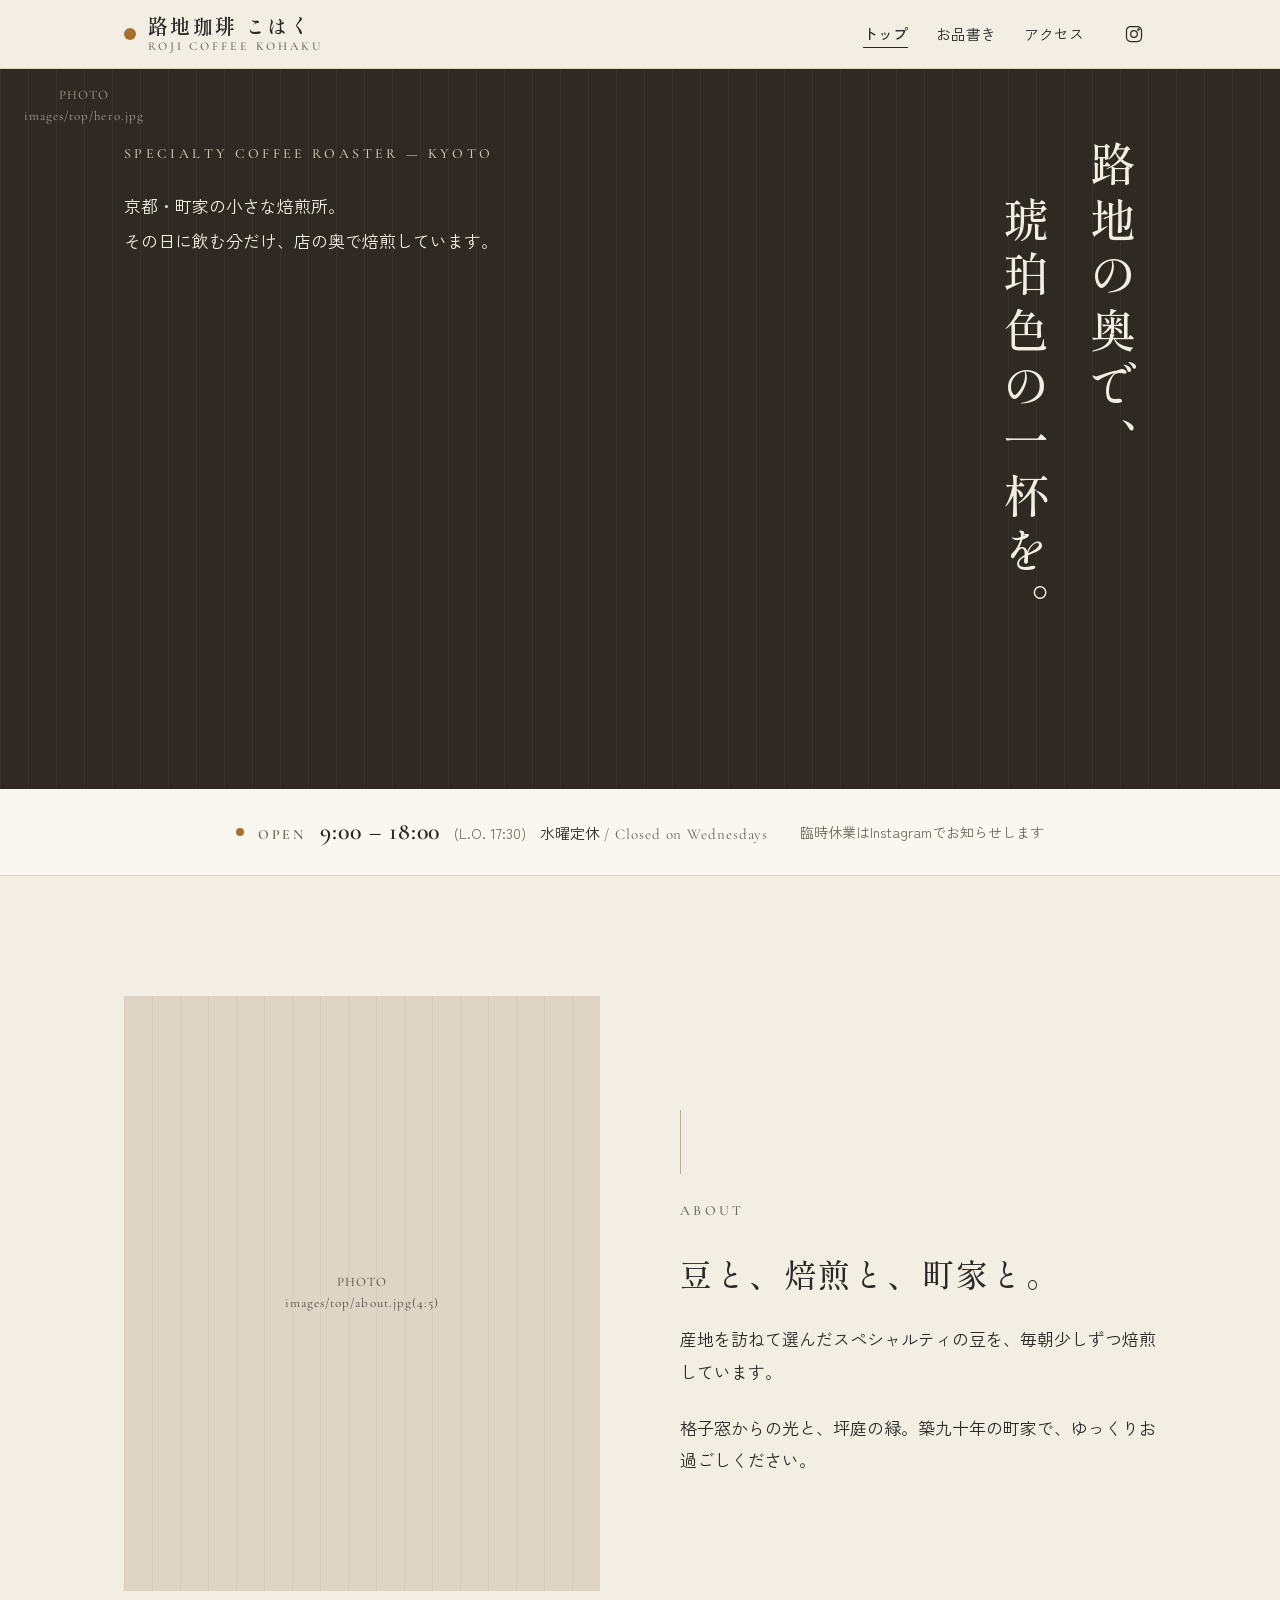
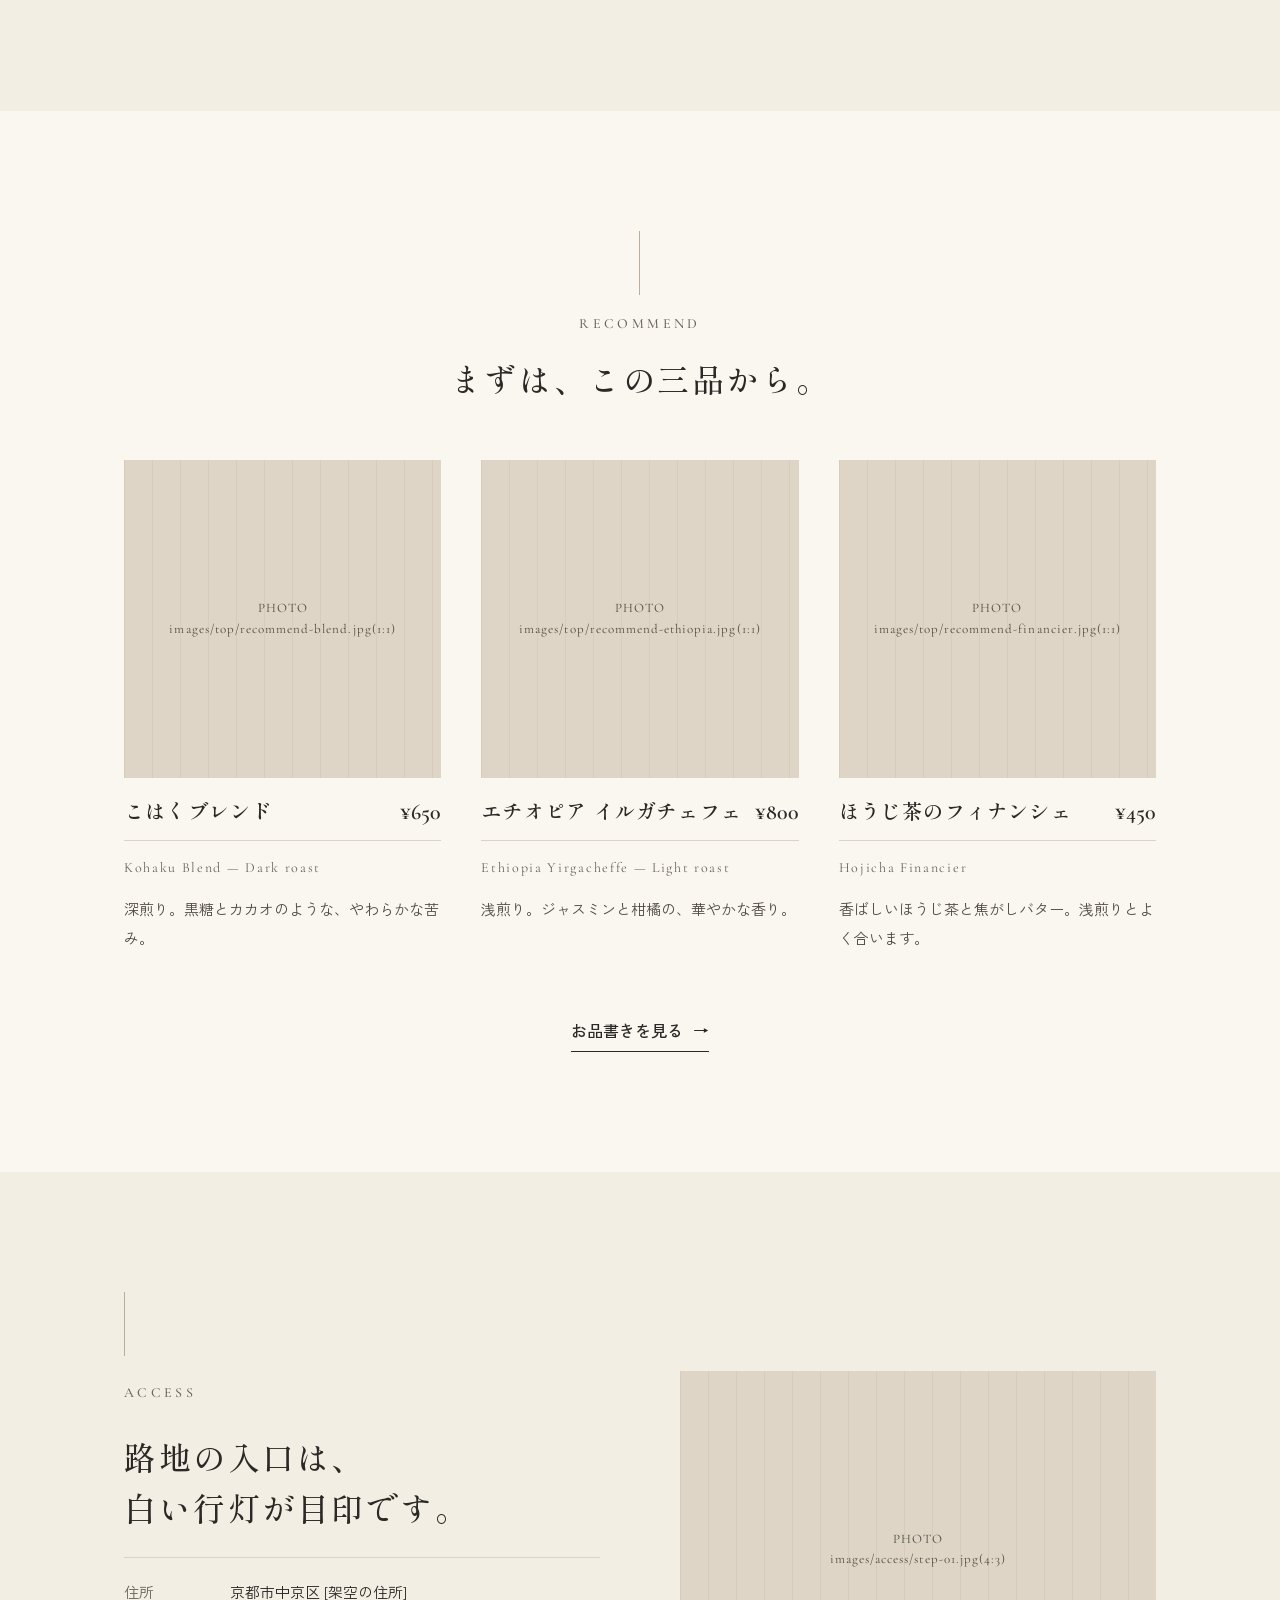
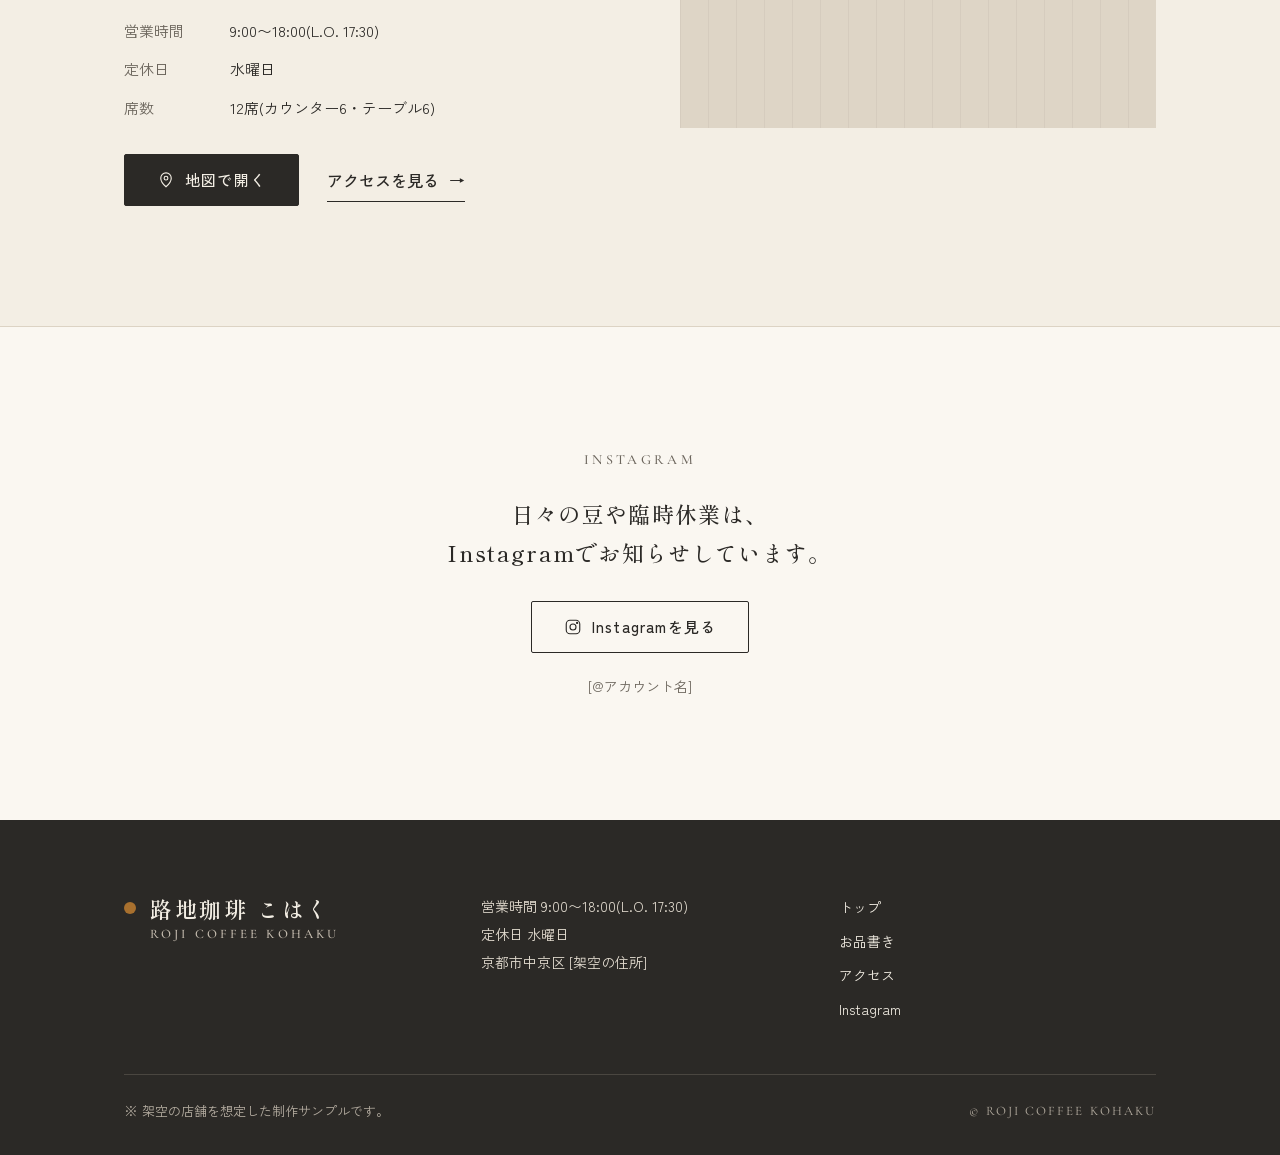
==== index.html @ 71f00ea3 "路地珈琲 こはく のサイトを作成(トップ・お品書き・アクセス) - HTML/CSS/JSのみで3ページ構成を実装 - デザイン要件の配色・書体・アニメーションを反映 - 画像は images/ に指" ====
<!doctype html>
<html lang="ja">
<head>
  <meta charset="utf-8">
  <meta name="viewport" content="width=device-width, initial-scale=1, viewport-fit=cover">
  <title>路地珈琲 こはく|京都・町家の自家焙煎コーヒー</title>
  <meta name="description" content="京都・路地裏の町家にある自家焙煎のスペシャルティコーヒー店「路地珈琲 こはく」。営業時間 9:00〜18:00、水曜定休。Open 9:00–18:00, closed on Wednesdays.">
  <meta property="og:title" content="路地珈琲 こはく|ROJI COFFEE KOHAKU">
  <meta property="og:description" content="路地の奥で、琥珀色の一杯を。京都・町家の小さな焙煎所です。">
  <meta property="og:type" content="website">
  <meta property="og:image" content="images/top/hero.jpg">
  <link rel="icon" href="favicon.svg" type="image/svg+xml">
  <link rel="preconnect" href="https://fonts.googleapis.com">
  <link rel="preconnect" href="https://fonts.gstatic.com" crossorigin>
  <link rel="stylesheet" href="https://fonts.googleapis.com/css2?family=Cormorant+Garamond:wght@500;600&family=Shippori+Mincho:wght@500;600&family=Zen+Kaku+Gothic+New:wght@400;500&display=swap">
  <link rel="stylesheet" href="css/style.css">
  <script>document.documentElement.classList.add("js");</script>
  <script src="js/main.js" defer></script>
</head>
<body>
  <a class="skip-link" href="#main">本文へ移動</a>

  <!-- ヘッダー -->
  <header class="site-header">
    <div class="container site-header__inner">
      <a class="logo" href="index.html">
        <span class="logo__dot logo__dot--lit" aria-hidden="true"></span>
        <span class="logo__text">
          <span class="logo__ja">路地珈琲 こはく</span>
          <span class="logo__en">ROJI COFFEE KOHAKU</span>
        </span>
      </a>
      <nav class="global-nav" aria-label="メインメニュー">
        <a class="global-nav__link" href="index.html" aria-current="page">トップ</a>
        <a class="global-nav__link" href="menu/index.html">お品書き</a>
        <a class="global-nav__link" href="access/index.html">アクセス</a>
        <!-- InstagramのURLはアカウント決定後に差し替え -->
        <a class="global-nav__icon" href="https://www.instagram.com/" target="_blank" rel="noopener" aria-label="Instagram(新しいタブで開きます)">
          <svg width="20" height="20" viewBox="0 0 24 24" fill="none" stroke="currentColor" stroke-width="1.5" aria-hidden="true"><rect x="3" y="3" width="18" height="18" rx="5"/><circle cx="12" cy="12" r="4"/><circle cx="17.5" cy="6.5" r="0.8" fill="currentColor"/></svg>
        </a>
      </nav>
    </div>
  </header>

  <main id="main">
    <!-- 1. ファーストビュー -->
    <section class="hero" data-cta-trigger>
      <div class="hero__media" data-placeholder="images/top/hero.jpg">
        <img src="images/top/hero.jpg" alt="" width="1920" height="1280" fetchpriority="high">
      </div>
      <div class="hero__shade" aria-hidden="true"></div>
      <div class="hero__steam" aria-hidden="true"></div>

      <div class="container hero__inner">
        <div class="hero__body">
          <p class="en-label hero__label">Specialty Coffee Roaster — Kyoto</p>
          <p class="hero__sub">京都・町家の小さな焙煎所。<br>その日に飲む分だけ、店の奥で焙煎しています。</p>
        </div>
        <h1 class="hero__catch" aria-label="路地の奥で、琥珀色の一杯を。">
          <span class="hero__catch-line" aria-hidden="true"><span class="hero__char" style="--i:0">路</span><span class="hero__char" style="--i:1">地</span><span class="hero__char" style="--i:2">の</span><span class="hero__char" style="--i:3">奥</span><span class="hero__char" style="--i:4">で</span><span class="hero__char" style="--i:5">、</span></span>
          <span class="hero__catch-line" aria-hidden="true"><span class="hero__char" style="--i:6">琥</span><span class="hero__char" style="--i:7">珀</span><span class="hero__char" style="--i:8">色</span><span class="hero__char" style="--i:9">の</span><span class="hero__char" style="--i:10">一</span><span class="hero__char" style="--i:11">杯</span><span class="hero__char" style="--i:12">を</span><span class="hero__char" style="--i:13">。</span></span>
        </h1>
      </div>
    </section>

    <!-- 2. 営業時間 -->
    <section class="hours-band hours-band--intro" aria-label="営業時間">
      <div class="container hours-band__inner">
        <p class="hours-band__main">
          <span class="hours-band__dot" aria-hidden="true"></span>
          <span class="hours-band__open">OPEN</span>
          <span class="hours-band__time">9:00 – 18:00</span>
          <span class="hours-band__lo">(L.O. 17:30)</span>
          <span class="hours-band__closed">水曜定休 <span class="en">/ Closed on Wednesdays</span></span>
        </p>
        <p class="hours-band__note">臨時休業はInstagramでお知らせします</p>
      </div>
    </section>

    <!-- 3. ごあいさつ -->
    <section class="section">
      <div class="container split">
        <div class="photo photo--4x5" data-reveal="photo" data-placeholder="images/top/about.jpg(4:5)">
          <img src="images/top/about.jpg" alt="店の奥の小型焙煎機と、焙煎したての豆" width="800" height="1000" loading="lazy">
        </div>
        <div class="section-head" data-reveal style="--delay: 200ms">
          <span class="lattice-line" data-reveal="line" aria-hidden="true"></span>
          <p class="en-label">About</p>
          <h2 class="heading">豆と、焙煎と、町家と。</h2>
          <p class="lead">産地を訪ねて選んだスペシャルティの豆を、毎朝少しずつ焙煎しています。</p>
          <p class="lead">格子窓からの光と、坪庭の緑。築九十年の町家で、ゆっくりお過ごしください。</p>
        </div>
      </div>
    </section>

    <!-- 4. おすすめ -->
    <section class="section section--light">
      <div class="container recommend">
        <div class="section-head section-head--center">
          <span class="lattice-line" data-reveal="line" aria-hidden="true"></span>
          <p class="en-label">Recommend</p>
          <h2 class="heading">まずは、この三品から。</h2>
        </div>

        <ul class="recommend__list">
          <li class="item-card" data-reveal>
            <div class="photo photo--1x1" data-placeholder="images/top/recommend-blend.jpg(1:1)">
              <img src="images/top/recommend-blend.jpg" alt="白い器に注いだこはくブレンド" width="600" height="600" loading="lazy">
            </div>
            <div class="item-card__head">
              <h3 class="item-card__name">こはくブレンド</h3>
              <span class="price">¥650</span>
            </div>
            <p class="item-card__en">Kohaku Blend — Dark roast</p>
            <p class="item-card__text">深煎り。黒糖とカカオのような、やわらかな苦み。</p>
          </li>
          <li class="item-card" data-reveal style="--delay: 120ms">
            <div class="photo photo--1x1" data-placeholder="images/top/recommend-ethiopia.jpg(1:1)">
              <img src="images/top/recommend-ethiopia.jpg" alt="ハンドドリップで淹れる浅煎りと豆の袋" width="600" height="600" loading="lazy">
            </div>
            <div class="item-card__head">
              <h3 class="item-card__name">エチオピア イルガチェフェ</h3>
              <span class="price">¥800</span>
            </div>
            <p class="item-card__en">Ethiopia Yirgacheffe — Light roast</p>
            <p class="item-card__text">浅煎り。ジャスミンと柑橘の、華やかな香り。</p>
          </li>
          <li class="item-card" data-reveal style="--delay: 240ms">
            <div class="photo photo--1x1" data-placeholder="images/top/recommend-financier.jpg(1:1)">
              <img src="images/top/recommend-financier.jpg" alt="木の皿にのったほうじ茶のフィナンシェ" width="600" height="600" loading="lazy">
            </div>
            <div class="item-card__head">
              <h3 class="item-card__name">ほうじ茶のフィナンシェ</h3>
              <span class="price">¥450</span>
            </div>
            <p class="item-card__en">Hojicha Financier</p>
            <p class="item-card__text">香ばしいほうじ茶と焦がしバター。浅煎りとよく合います。</p>
          </li>
        </ul>

        <a class="text-link" href="menu/index.html">お品書きを見る <span class="text-link__arrow" aria-hidden="true">→</span></a>
      </div>
    </section>

    <!-- 5. アクセス -->
    <section class="section">
      <div class="container split">
        <div class="section-head" data-reveal style="--delay: 300ms">
          <span class="lattice-line" data-reveal="line" aria-hidden="true"></span>
          <p class="en-label">Access</p>
          <h2 class="heading">路地の入口は、<br>白い行灯が目印です。</h2>
          <dl class="info-list">
            <dt>住所</dt><dd>京都市中京区 [架空の住所]</dd>
            <dt>営業時間</dt><dd>9:00〜18:00(L.O. 17:30)</dd>
            <dt>定休日</dt><dd>水曜日</dd>
            <dt>席数</dt><dd>12席(カウンター6・テーブル6)</dd>
          </dl>
          <div class="actions">
            <a class="btn" href="https://www.google.com/maps/search/?api=1&amp;query=%E4%BA%AC%E9%83%BD%E5%B8%82%E4%B8%AD%E4%BA%AC%E5%8C%BA" target="_blank" rel="noopener">
              <svg width="18" height="18" viewBox="0 0 24 24" fill="none" stroke="currentColor" stroke-width="1.5" aria-hidden="true"><path d="M12 21s-7-6.2-7-11.5A7 7 0 0 1 19 9.5C19 14.8 12 21 12 21z"/><circle cx="12" cy="9.5" r="2.5"/></svg>
              地図で開く
            </a>
            <a class="text-link" href="access/index.html">アクセスを見る <span class="text-link__arrow" aria-hidden="true">→</span></a>
          </div>
        </div>
        <div class="photo photo--4x3" data-reveal="photo" data-placeholder="images/access/step-01.jpg(4:3)">
          <img src="images/access/step-01.jpg" alt="通り沿いに立つ白い行灯と、細い路地の入口" width="800" height="600" loading="lazy">
        </div>
      </div>
    </section>

    <!-- 6. Instagram -->
    <section class="section section--light section--border-top" id="instagram">
      <div class="container container--narrow instagram" data-reveal>
        <p class="en-label">Instagram</p>
        <p class="instagram__text">日々の豆や臨時休業は、<br>Instagramでお知らせしています。</p>
        <a class="btn btn--outline" href="https://www.instagram.com/" target="_blank" rel="noopener">
          <svg width="18" height="18" viewBox="0 0 24 24" fill="none" stroke="currentColor" stroke-width="1.5" aria-hidden="true"><rect x="3" y="3" width="18" height="18" rx="5"/><circle cx="12" cy="12" r="4"/><circle cx="17.5" cy="6.5" r="0.8" fill="currentColor"/></svg>
          Instagramを見る
        </a>
        <p class="instagram__account">[@アカウント名]</p>
      </div>
    </section>
  </main>

  <!-- フッター -->
  <footer class="site-footer">
    <div class="container site-footer__inner">
      <div class="site-footer__grid">
        <div class="site-footer__logo">
          <span class="logo__dot" aria-hidden="true"></span>
          <span class="logo__text">
            <span class="logo__ja">路地珈琲 こはく</span>
            <span class="logo__en">ROJI COFFEE KOHAKU</span>
          </span>
        </div>
        <div class="site-footer__info">
          <p>営業時間 9:00〜18:00(L.O. 17:30)</p>
          <p>定休日 水曜日</p>
          <p>京都市中京区 [架空の住所]</p>
        </div>
        <nav class="site-footer__nav" aria-label="フッターメニュー">
          <a href="index.html">トップ</a>
          <a href="menu/index.html">お品書き</a>
          <a href="access/index.html">アクセス</a>
          <a href="https://www.instagram.com/" target="_blank" rel="noopener">Instagram</a>
        </nav>
      </div>
      <div class="site-footer__bottom">
        <p>※ 架空の店舗を想定した制作サンプルです。</p>
        <p class="site-footer__copy">© ROJI COFFEE KOHAKU</p>
      </div>
    </div>
  </footer>

  <!-- スマホの固定ボタン -->
  <nav class="fixed-cta" aria-label="クイックリンク">
    <a href="https://www.google.com/maps/search/?api=1&amp;query=%E4%BA%AC%E9%83%BD%E5%B8%82%E4%B8%AD%E4%BA%AC%E5%8C%BA" target="_blank" rel="noopener">
      <svg width="18" height="18" viewBox="0 0 24 24" fill="none" stroke="currentColor" stroke-width="1.5" aria-hidden="true"><path d="M12 21s-7-6.2-7-11.5A7 7 0 0 1 19 9.5C19 14.8 12 21 12 21z"/><circle cx="12" cy="9.5" r="2.5"/></svg>
      地図で開く
    </a>
    <a href="https://www.instagram.com/" target="_blank" rel="noopener">
      <svg width="18" height="18" viewBox="0 0 24 24" fill="none" stroke="currentColor" stroke-width="1.5" aria-hidden="true"><rect x="3" y="3" width="18" height="18" rx="5"/><circle cx="12" cy="12" r="4"/><circle cx="17.5" cy="6.5" r="0.8" fill="currentColor"/></svg>
      Instagram
    </a>
  </nav>
</body>
</html>
---- css/style.css ----
/* ==========================================================
   路地珈琲 こはく — 共通スタイル
   テーマ:路地の奥の、静かな琥珀色
   ========================================================== */

/* ---------- デザイントークン ---------- */
:root {
  /* 配色 */
  --base: #f3eee4;        /* 生成り:基本の背景 */
  --base-light: #faf7f1;  /* 和紙:カード・交互背景 */
  --ink: #2b2926;         /* 墨:本文・見出し・フッター背景 */
  --ink-sub: #6b655c;     /* 薄墨:補足・英字ラベル */
  --ink-body: #4f4a43;    /* 説明文 */
  --ink-hover: #45413b;   /* ボタンのホバー */
  --amber: #a8702e;       /* 琥珀:1画面1か所まで */
  --amber-deep: #8a5a22;  /* リンクのホバー(文字色用に濃くしたもの) */
  --line: #dcd3c4;        /* 砂:区切り線 */
  --line-strong: #b9ae9c; /* 格子の線 */
  --photo-bg: #d9cfbf;    /* 写真が入るまでの背景 */
  --hero-bg: #3a332c;

  /* 書体 */
  --font-mincho: "Shippori Mincho", "Hiragino Mincho ProN", "Yu Mincho", serif;
  --font-gothic: "Zen Kaku Gothic New", "Hiragino Sans", "Yu Gothic", sans-serif;
  --font-en: "Cormorant Garamond", "Times New Roman", serif;

  /* 動き */
  --motion-soft: 300ms;
  --motion-base: 800ms;
  --motion-slow: 1200ms;
  --motion-hero: 2000ms;
  --ease-soft: cubic-bezier(0.33, 1, 0.68, 1);
  --ease-steam: cubic-bezier(0.45, 0, 0.55, 1);
  --rise: 12px;
  --stagger: 120ms;

  /* レイアウト */
  --container: 1080px;
  --gutter: 24px;
  --cta-height: 56px;
}

/* ---------- リセット・ベース ---------- */
*,
*::before,
*::after {
  box-sizing: border-box;
}

html {
  -webkit-text-size-adjust: 100%;
}

body {
  margin: 0;
  background: var(--base);
  color: var(--ink);
  font-family: var(--font-gothic);
  font-size: 16px;
  line-height: 1.9;
  -webkit-font-smoothing: antialiased;
}

img {
  display: block;
  max-width: 100%;
}

a {
  color: var(--ink);
  transition: color var(--motion-soft) var(--ease-soft);
}

a:hover {
  color: var(--amber-deep);
}

h1, h2, h3, p, ul, ol, dl, dd {
  margin: 0;
}

.sr-only {
  position: absolute;
  width: 1px;
  height: 1px;
  overflow: hidden;
  clip: rect(0 0 0 0);
  white-space: nowrap;
}

.skip-link {
  position: absolute;
  left: 8px;
  top: -100px;
  z-index: 100;
  padding: 8px 16px;
  background: var(--ink);
  color: var(--base);
}

.skip-link:focus {
  top: 8px;
  color: var(--base);
}

:focus-visible {
  outline: 2px solid var(--amber-deep);
  outline-offset: 3px;
}

/* ---------- レイアウト ---------- */
.container {
  max-width: var(--container);
  margin: 0 auto;
  padding-inline: var(--gutter);
}

.container--narrow {
  max-width: 760px;
}

.container--mid {
  max-width: 860px;
}

.section {
  padding-block: clamp(96px, 12vw, 120px);
}

.section--light {
  background: var(--base-light);
}

.section--border-top {
  border-top: 1px solid var(--line);
}

/* 見出しと中身を縦に積む */
.stack {
  display: flex;
  flex-direction: column;
  gap: 56px;
}

/* 写真と文章の2カラム(スマホは縦積み) */
.split {
  display: grid;
  grid-template-columns: repeat(auto-fit, minmax(min(100%, 380px), 1fr));
  gap: 56px 80px;
  align-items: center;
}

/* ---------- 文字の部品 ---------- */
.en-label {
  font-family: var(--font-en);
  font-size: 14px;
  font-weight: 500;
  letter-spacing: 0.24em;
  text-transform: uppercase;
  color: var(--ink-sub);
}

.heading {
  font-family: var(--font-mincho);
  font-size: clamp(26px, 6.4vw, 32px);
  font-weight: 500;
  line-height: 1.6;
  letter-spacing: 0.08em;
}

.lead {
  font-size: 17px;
}

.section-head {
  display: flex;
  flex-direction: column;
  gap: 24px;
}

.section-head--center {
  align-items: center;
  gap: 16px;
  text-align: center;
}

/* 英語併記(本文の中で添える英字) */
.en {
  font-family: var(--font-en);
  letter-spacing: 0.06em;
  color: var(--ink-sub);
}

/* ---------- 格子の線(縦の細い線) ---------- */
.lattice-line {
  display: block;
  width: 1px;
  height: 64px;
  background: var(--line-strong);
  transform-origin: top;
}

/* ---------- 暖簾の3分割線 ---------- */
.noren {
  display: flex;
  gap: 8px;
  padding-top: 12px;
}

.noren span {
  display: block;
  width: 56px;
  height: 1px;
  background: var(--line-strong);
}

/* ---------- ボタン・リンク ---------- */
.btn {
  display: inline-flex;
  align-items: center;
  justify-content: center;
  gap: 10px;
  height: 52px;
  padding: 0 32px;
  border: 1px solid var(--ink);
  border-radius: 2px;
  background: var(--ink);
  color: var(--base);
  font-size: 15px;
  font-weight: 500;
  letter-spacing: 0.08em;
  text-decoration: none;
  transition:
    background-color var(--motion-base) var(--ease-soft),
    color var(--motion-base) var(--ease-soft),
    transform var(--motion-base) var(--ease-soft);
}

.btn:hover {
  color: var(--base);
}

.btn--outline {
  background: transparent;
  color: var(--ink);
}

.btn--wide {
  display: flex;
  width: 100%;
  height: 56px;
  padding: 0 16px;
  font-size: 16px;
  white-space: nowrap;
}

.btn__en {
  font-family: var(--font-en);
  font-size: 15px;
  letter-spacing: 0.1em;
  opacity: 0.85;
}

.btn svg {
  flex-shrink: 0;
}

.text-link {
  display: inline-flex;
  align-items: center;
  gap: 10px;
  min-height: 44px;
  border-bottom: 1px solid currentColor;
  font-size: 16px;
  font-weight: 500;
  text-decoration: none;
}

.text-link__arrow {
  display: inline-block;
  transition: transform var(--motion-base) var(--ease-soft);
}

.text-link:active {
  color: var(--amber-deep);
}

.btn:active {
  transform: scale(0.98);
}

/* ---------- 写真枠 ---------- */
.photo {
  position: relative;
  overflow: hidden;
  background-color: var(--photo-bg);
}

.photo img {
  width: 100%;
  height: 100%;
  object-fit: cover;
}

/* 写真の上に重ねる薄い生成りの膜(ホバーで消える) */
.photo::after {
  content: "";
  position: absolute;
  inset: 0;
  background: rgba(250, 247, 241, 0.14);
  transition: opacity var(--motion-base) var(--ease-soft);
  pointer-events: none;
}

.photo--4x5 { aspect-ratio: 4 / 5; }
.photo--4x3 { aspect-ratio: 4 / 3; }
.photo--1x1 { aspect-ratio: 1 / 1; }
.photo--wide { aspect-ratio: 16 / 7; }

/* 画像がまだ無いときの仮表示(JSが .is-missing を付ける) */
[data-placeholder].is-missing {
  background-image: repeating-linear-gradient(90deg, rgba(43, 41, 38, 0.06) 0 1px, transparent 1px 28px);
}

[data-placeholder].is-missing img {
  visibility: hidden;
}

[data-placeholder].is-missing::before {
  content: "PHOTO\A" attr(data-placeholder);
  white-space: pre;
  position: absolute;
  inset: 0;
  display: flex;
  align-items: center;
  justify-content: center;
  padding: 16px;
  text-align: center;
  font-family: var(--font-en);
  font-size: 13px;
  letter-spacing: 0.08em;
  line-height: 1.6;
  word-break: break-all;
  color: var(--ink-body);
  z-index: 1;
}

/* ---------- ヘッダー ---------- */
.site-header {
  position: relative;
  z-index: 10;
  background: var(--base);
  border-bottom: 1px solid var(--line);
}

.site-header__inner {
  display: flex;
  flex-wrap: wrap;
  align-items: center;
  justify-content: space-between;
  gap: 4px 32px;
  padding-block: 12px;
}

.logo {
  display: flex;
  align-items: center;
  gap: 12px;
  min-height: 44px;
  text-decoration: none;
  color: var(--ink);
}

.logo:hover {
  color: var(--ink);
}

.logo__dot {
  display: block;
  flex-shrink: 0;
  width: 12px;
  height: 12px;
  border-radius: 50%;
  background: var(--amber);
}

.logo__text {
  display: flex;
  flex-direction: column;
  line-height: 1.3;
}

.logo__ja {
  font-family: var(--font-mincho);
  font-size: 20px;
  font-weight: 600;
  letter-spacing: 0.12em;
}

.logo__en {
  font-family: var(--font-en);
  font-size: 12px;
  font-weight: 500;
  letter-spacing: 0.24em;
  color: var(--ink-sub);
}

.global-nav {
  display: flex;
  align-items: center;
  gap: 4px 28px;
}

.global-nav__link {
  position: relative;
  display: flex;
  align-items: center;
  min-height: 44px;
  font-size: 15px;
  text-decoration: none;
  color: var(--ink);
}

.global-nav__link:hover {
  color: var(--ink);
}

/* 下線が中央から左右へ伸びる */
.global-nav__link::after {
  content: "";
  position: absolute;
  left: 0;
  right: 0;
  bottom: 8px;
  height: 1px;
  background: var(--ink);
  transform: scaleX(0);
  transition: transform var(--motion-base) var(--ease-soft);
}

.global-nav__link[aria-current="page"] {
  font-weight: 500;
}

.global-nav__link[aria-current="page"]::after {
  transform: scaleX(1);
}

.global-nav__icon {
  display: flex;
  align-items: center;
  justify-content: center;
  width: 44px;
  height: 44px;
}

/* スマホ:ナビは2段目に横並び。固定するのはPCのみ */
@media (max-width: 767px) {
  .global-nav {
    width: 100%;
    justify-content: space-between;
    gap: 4px 12px;
    border-top: 1px solid var(--line);
  }

  .global-nav__icon {
    margin-right: -12px;
  }
}

@media (min-width: 768px) {
  .site-header {
    position: sticky;
    top: 0;
  }
}

/* ---------- トップ:ファーストビュー ---------- */
.hero {
  position: relative;
  overflow: hidden;
  background: var(--hero-bg);
  color: var(--base);
}

.hero__media {
  position: absolute;
  inset: 0;
}

.hero__media img {
  width: 100%;
  height: 100%;
  object-fit: cover;
  animation: hero-photo var(--motion-hero) var(--ease-soft) both;
}

.hero__media.is-missing::before {
  align-items: flex-start;
  justify-content: flex-start;
  padding: 16px var(--gutter);
  color: rgba(243, 238, 228, 0.6);
}

.hero__media.is-missing {
  background-image: repeating-linear-gradient(90deg, rgba(243, 238, 228, 0.07) 0 1px, transparent 1px 28px);
}

.hero__shade {
  position: absolute;
  inset: 0;
  background: rgba(28, 24, 20, 0.38);
}

/* 湯気の光:一度だけ立ちのぼって消える */
.hero__steam {
  position: absolute;
  left: 0;
  right: 0;
  bottom: 0;
  height: 70%;
  opacity: 0;
  background: linear-gradient(to top, rgba(243, 238, 228, 0), rgba(243, 238, 228, 0.22) 45%, rgba(243, 238, 228, 0));
  animation: hero-steam 1600ms var(--ease-steam) 300ms both;
  pointer-events: none;
}

.hero__inner {
  position: relative;
  display: flex;
  flex-wrap: wrap-reverse;
  justify-content: space-between;
  align-items: flex-end;
  gap: 48px;
  min-height: clamp(560px, 82svh, 720px);
  padding-top: 72px;
  padding-bottom: 72px;
}

.hero__body {
  display: flex;
  flex-direction: column;
  gap: 20px;
  max-width: 440px;
  animation: rise 1000ms var(--ease-soft) 1400ms both;
}

.hero__label {
  color: #cfc6b8;
}

.hero__sub {
  font-size: 17px;
  line-height: 2.1;
}

.hero__catch {
  margin-left: auto;
  writing-mode: vertical-rl;
  font-family: var(--font-mincho);
  font-size: clamp(34px, 9vw, 46px);
  font-weight: 500;
  line-height: 1.9;
  letter-spacing: 0.2em;
}

.hero__catch-line {
  display: block;
}

.hero__catch-line + .hero__catch-line {
  padding-top: 1.2em;
}

/* 一文字ずつ、ぼかしが晴れるように */
.hero__char {
  display: inline-block;
  animation: char-in 1000ms var(--ease-soft) both;
  animation-delay: calc(600ms + var(--i) * 80ms);
}

/* スマホ:開いてすぐ営業時間の帯が見えるよう、高さを抑える */
@media (max-width: 599px) {
  .hero__inner {
    min-height: 0;
    gap: 32px;
    padding-top: 48px;
    padding-bottom: 40px;
  }

  .hero__label {
    font-size: 12px;
    letter-spacing: 0.16em;
  }

  .hero__sub {
    font-size: 16px;
    line-height: 2;
  }
}

/* ロゴの琥珀の丸:灯りがともるように */
.logo__dot--lit {
  animation: dot-in var(--motion-base) var(--ease-soft) 1800ms both;
}

/* ---------- トップ:営業時間の帯 ---------- */
.hours-band {
  background: var(--base-light);
  border-bottom: 1px solid var(--line);
}

.hours-band--intro {
  animation: fade-in var(--motion-base) var(--ease-soft) 2200ms both;
}

.hours-band__inner {
  display: flex;
  flex-wrap: wrap;
  align-items: center;
  justify-content: center;
  gap: 4px 32px;
  padding-block: 20px;
}

.hours-band__main {
  display: flex;
  flex-wrap: wrap;
  align-items: baseline;
  justify-content: center;
  gap: 2px 14px;
}

.hours-band__dot {
  align-self: center;
  display: inline-block;
  width: 8px;
  height: 8px;
  border-radius: 50%;
  background: var(--amber);
}

.hours-band__open {
  font-family: var(--font-en);
  font-size: 14px;
  font-weight: 600;
  letter-spacing: 0.2em;
  color: var(--ink-sub);
}

.hours-band__time {
  font-family: var(--font-en);
  font-size: 24px;
  font-weight: 600;
  letter-spacing: 0.04em;
}

.hours-band__lo,
.hours-band__note {
  font-size: 14px;
  color: var(--ink-sub);
}

.hours-band__closed {
  font-size: 15px;
}

/* ---------- トップ:おすすめ ---------- */
.recommend {
  display: flex;
  flex-direction: column;
  align-items: center;
  gap: 56px;
}

.recommend__list {
  width: 100%;
  display: grid;
  grid-template-columns: repeat(auto-fit, minmax(min(100%, 280px), 1fr));
  gap: 48px 40px;
  padding: 0;
  list-style: none;
}

.item-card {
  display: flex;
  flex-direction: column;
  gap: 14px;
}

.item-card__head {
  display: flex;
  justify-content: space-between;
  align-items: baseline;
  gap: 12px;
  padding-bottom: 10px;
  border-bottom: 1px solid var(--line);
}

.item-card__name {
  font-family: var(--font-mincho);
  font-size: 20px;
  font-weight: 600;
  letter-spacing: 0.06em;
}

.price {
  font-family: var(--font-en);
  font-size: 22px;
  font-weight: 600;
  line-height: 1.2;
  white-space: nowrap;
}

.item-card__en {
  font-family: var(--font-en);
  font-size: 14px;
  letter-spacing: 0.12em;
  color: var(--ink-sub);
}

.item-card__text {
  font-size: 15px;
  color: var(--ink-body);
}

/* スマホ:写真を小さめにして縦の長さを抑える */
@media (max-width: 599px) {
  .item-card {
    display: grid;
    grid-template-columns: 96px 1fr;
    grid-template-areas:
      "photo head"
      "photo en"
      "photo text";
    grid-template-rows: auto auto 1fr;
    gap: 6px 16px;
  }

  .item-card .photo { grid-area: photo; align-self: start; }
  .item-card__head { grid-area: head; flex-wrap: wrap; gap: 0 12px; padding-bottom: 6px; }
  .item-card__en { grid-area: en; font-size: 13px; }
  .item-card__text { grid-area: text; font-size: 14px; line-height: 1.8; }
  .item-card__name { font-size: 17px; letter-spacing: 0.04em; }
  .item-card .price { font-size: 20px; }
}

/* ---------- 情報の定義リスト ---------- */
.info-list {
  display: grid;
  grid-template-columns: 6em 1fr;
  gap: 10px 16px;
  padding-top: 20px;
  border-top: 1px solid var(--line);
  font-size: 15px;
}

.info-list dt {
  color: var(--ink-sub);
}

.actions {
  display: flex;
  flex-wrap: wrap;
  align-items: center;
  gap: 16px 28px;
  padding-top: 8px;
}

/* ---------- Instagram ---------- */
.instagram {
  display: flex;
  flex-direction: column;
  align-items: center;
  gap: 20px;
  text-align: center;
}

.instagram__text {
  font-family: var(--font-mincho);
  font-size: clamp(19px, 5vw, 22px);
  font-weight: 500;
  line-height: 1.8;
  letter-spacing: 0.06em;
}

.instagram .btn {
  margin-top: 8px;
}

.instagram__account {
  font-size: 14px;
  color: var(--ink-sub);
}

/* ---------- 下層ページの見出し ---------- */
.page-header {
  background: var(--base-light);
  border-bottom: 1px solid var(--line);
}

.page-header__inner {
  display: flex;
  flex-direction: column;
  align-items: center;
  gap: 20px;
  padding-top: clamp(64px, 10vw, 88px);
  padding-bottom: 64px;
  text-align: center;
}

.page-header .lattice-line {
  animation: line-grow var(--motion-slow) var(--ease-steam) both;
}

.page-header__fade {
  animation: rise 1000ms var(--ease-soft) 600ms both;
}

.page-header__title {
  writing-mode: vertical-rl;
  font-family: var(--font-mincho);
  font-size: 38px;
  font-weight: 500;
  line-height: 1;
  letter-spacing: 0.24em;
}

.page-header__lead {
  margin-top: 8px;
  color: var(--ink-body);
  animation: rise 1000ms var(--ease-soft) 800ms both;
}

/* ---------- メニュー:お品書き ---------- */
.menu {
  display: flex;
  flex-direction: column;
  gap: 80px;
}

.menu-group {
  display: flex;
  flex-direction: column;
  gap: 24px;
}

.menu-group__head {
  display: flex;
  flex-wrap: wrap;
  align-items: baseline;
  gap: 4px 16px;
  padding-bottom: 12px;
  border-bottom: 1px solid var(--ink);
}

.menu-group__title {
  font-family: var(--font-mincho);
  font-size: 26px;
  font-weight: 500;
  letter-spacing: 0.1em;
}

.menu-group__en {
  font-family: var(--font-en);
  font-size: 15px;
  letter-spacing: 0.2em;
  color: var(--ink-sub);
}

.menu-list {
  display: flex;
  flex-direction: column;
  gap: 22px;
  padding: 0;
  list-style: none;
}

.menu-item {
  display: flex;
  flex-direction: column;
  gap: 2px;
}

.menu-item__row {
  display: flex;
  align-items: flex-end;
  gap: 12px;
}

.menu-item__name {
  font-size: 17px;
  font-weight: 500;
}

/* 品名と価格をつなぐ点線 */
.menu-item__leader {
  flex: 1 1 24px;
  min-width: 24px;
  height: 0;
  margin-bottom: 7px;
  border-bottom: 1px dotted #9c917f;
  transform-origin: left;
}

.menu-item__note {
  font-size: 14px;
  color: var(--ink-sub);
}

.menu-item__note .en {
  letter-spacing: 0.08em;
}

.menu-group__note {
  font-size: 14px;
  color: var(--ink-body);
}

.notes {
  display: flex;
  flex-direction: column;
  gap: 4px;
  padding: 24px 0 0;
  list-style: none;
  border-top: 1px solid var(--line);
  font-size: 14px;
  color: var(--ink-sub);
}

.cta-band {
  display: flex;
  flex-direction: column;
  align-items: center;
  gap: 16px;
  padding-block: 80px;
  text-align: center;
}

.cta-band__text {
  font-family: var(--font-mincho);
  font-size: clamp(19px, 5vw, 22px);
  font-weight: 500;
  letter-spacing: 0.06em;
}

/* ---------- アクセス ---------- */
.map {
  display: flex;
  flex-direction: column;
  gap: 20px;
  padding-block: clamp(64px, 10vw, 88px);
}

.map__frame {
  position: relative;
  aspect-ratio: 16 / 7;
  min-height: 300px;
  background-color: #e3dbcd;
  background-image: repeating-linear-gradient(90deg, rgba(43, 41, 38, 0.06) 0 1px, transparent 1px 28px);
  border: 1px solid var(--line);
}

.map__frame iframe {
  position: absolute;
  inset: 0;
  width: 100%;
  height: 100%;
  border: 0;
  filter: saturate(0.7) sepia(0.12);
}

.route {
  display: grid;
  grid-template-columns: repeat(auto-fit, minmax(min(100%, 280px), 1fr));
  gap: 48px 40px;
  padding: 0;
  list-style: none;
}

.route__step {
  display: flex;
  flex-direction: column;
  gap: 14px;
}

.route__num {
  font-family: var(--font-en);
  font-size: 28px;
  font-weight: 600;
  line-height: 1;
}

.route__title {
  font-family: var(--font-mincho);
  font-size: 20px;
  font-weight: 600;
  letter-spacing: 0.06em;
}

.route__text {
  font-size: 15px;
  color: var(--ink-body);
}

.shop-info {
  display: flex;
  flex-direction: column;
  gap: 64px;
}

.shop-info__table {
  display: grid;
  grid-template-columns: minmax(6em, max-content) 1fr;
  border-top: 1px solid var(--line);
}

.shop-info__table dt,
.shop-info__table dd {
  padding: 16px 0;
  border-bottom: 1px solid var(--line);
}

.shop-info__table dt {
  padding-right: 24px;
  color: var(--ink-sub);
}

.heading--sm {
  font-size: clamp(24px, 6vw, 28px);
}

.before-visit {
  display: flex;
  flex-direction: column;
  gap: 16px;
  padding: 32px;
  background: var(--base-light);
  border: 1px solid var(--line);
}

.before-visit__title {
  font-family: var(--font-mincho);
  font-size: 20px;
  font-weight: 600;
  letter-spacing: 0.06em;
}

.before-visit ul {
  display: flex;
  flex-direction: column;
  gap: 6px;
  padding-left: 1.2em;
  font-size: 15px;
  color: var(--ink-body);
}

@media (max-width: 599px) {
  .before-visit {
    padding: 24px 20px;
  }

  .shop-info__table {
    font-size: 15px;
  }

  .shop-info__table dt {
    padding-right: 16px;
  }
}

/* ---------- フッター ---------- */
.site-footer {
  background: var(--ink);
  color: var(--base);
}

.site-footer__inner {
  display: flex;
  flex-direction: column;
  gap: 48px;
  padding-top: 72px;
  padding-bottom: 32px;
}

.site-footer__grid {
  display: grid;
  grid-template-columns: repeat(auto-fit, minmax(min(100%, 240px), 1fr));
  gap: 40px;
}

.site-footer__logo {
  display: flex;
  align-items: flex-start;
  gap: 14px;
}

.site-footer__logo .logo__dot {
  margin-top: 10px;
}

.site-footer__logo .logo__text {
  line-height: 1.5;
}

.site-footer__logo .logo__ja {
  font-size: 22px;
}

.site-footer__logo .logo__en {
  font-size: 13px;
  color: #c9c0b3;
}

.site-footer__info {
  font-size: 14px;
  line-height: 2;
  color: #e4ddd1;
}

.site-footer__nav {
  display: flex;
  flex-direction: column;
  gap: 2px;
  font-size: 14px;
}

.site-footer__nav a {
  display: flex;
  align-items: center;
  min-height: 32px;
  color: var(--base);
  text-decoration: none;
}

.site-footer__nav a:hover {
  color: #d9b98f;
}

.site-footer__bottom {
  display: flex;
  flex-wrap: wrap;
  justify-content: space-between;
  gap: 8px 24px;
  padding-top: 24px;
  border-top: 1px solid #4a4640;
  font-size: 13px;
  color: #b5ada1;
}

.site-footer__copy {
  font-family: var(--font-en);
  letter-spacing: 0.16em;
}

/* ---------- スマホの固定ボタン(地図・Instagram) ---------- */
.fixed-cta {
  position: fixed;
  left: 0;
  right: 0;
  bottom: 0;
  z-index: 20;
  display: grid;
  grid-template-columns: 1fr 1fr;
  border-top: 1px solid var(--line);
  background: var(--base-light);
  padding-bottom: env(safe-area-inset-bottom);
  transition:
    transform var(--motion-base) var(--ease-soft),
    opacity var(--motion-base) var(--ease-soft),
    visibility 0s linear 0s;
}

.js .fixed-cta:not(.is-shown) {
  transform: translateY(100%);
  opacity: 0;
  visibility: hidden;
  transition:
    transform var(--motion-base) var(--ease-soft),
    opacity var(--motion-base) var(--ease-soft),
    visibility 0s linear var(--motion-base);
}

.fixed-cta a {
  display: flex;
  align-items: center;
  justify-content: center;
  gap: 8px;
  height: var(--cta-height);
  font-size: 15px;
  font-weight: 500;
  letter-spacing: 0.06em;
  text-decoration: none;
  color: var(--ink);
}

.fixed-cta a:first-child {
  background: var(--ink);
  color: var(--base);
}

.fixed-cta a:active {
  transform: scale(0.98);
}

@media (max-width: 767px) {
  .site-footer__inner {
    padding-bottom: calc(32px + var(--cta-height) + env(safe-area-inset-bottom));
  }
}

@media (min-width: 768px) {
  .fixed-cta {
    display: none;
  }
}

/* ---------- ホバー(マウス操作の端末のみ) ---------- */
@media (hover: hover) {
  .btn:hover {
    background: var(--ink-hover);
    border-color: var(--ink-hover);
    transform: translateY(-2px);
  }

  .btn--outline:hover {
    background: var(--ink);
    border-color: var(--ink);
    color: var(--base);
  }

  .text-link:hover .text-link__arrow {
    transform: translateX(4px);
  }

  .global-nav__link:hover::after {
    transform: scaleX(1);
  }

  .photo:hover::after {
    opacity: 0;
  }
}

/* ==========================================================
   アニメーション
   ========================================================== */
@keyframes hero-photo {
  from { opacity: 0; transform: scale(1.04); }
  to { opacity: 1; transform: none; }
}

@keyframes hero-steam {
  0% { opacity: 0; transform: translateY(30%); }
  40% { opacity: 1; }
  100% { opacity: 0; transform: translateY(-40%); }
}

@keyframes char-in {
  from { opacity: 0; filter: blur(6px); }
  to { opacity: 1; filter: none; }
}

@keyframes rise {
  from { opacity: 0; transform: translateY(8px); }
  to { opacity: 1; transform: none; }
}

@keyframes fade-in {
  from { opacity: 0; }
  to { opacity: 1; }
}

@keyframes dot-in {
  from { opacity: 0; transform: scale(0.6); }
  to { opacity: 1; transform: none; }
}

@keyframes line-grow {
  from { transform: scaleY(0); }
  to { transform: none; }
}

/* ---------- スクロールでの出現 ----------
   JSが読み込めたとき(html.js)だけ隠してから出す。
   JSが動かなければ最初からすべて表示される。 */
[data-reveal] {
  transition:
    opacity var(--motion-slow) var(--ease-soft) var(--delay, 0ms),
    transform var(--motion-slow) var(--ease-soft) var(--delay, 0ms);
}

.js [data-reveal]:not(.is-visible) {
  opacity: 0;
  transform: translateY(var(--rise));
}

/* 格子の線:上から下へ伸びる */
[data-reveal="line"] {
  transition: transform var(--motion-slow) var(--ease-steam) var(--delay, 0ms);
}

.js [data-reveal="line"]:not(.is-visible) {
  opacity: 1;
  transform: scaleY(0);
}

/* 写真:わずかに引きながら現れる */
[data-reveal="photo"] {
  transition: opacity 1600ms var(--ease-soft) var(--delay, 0ms);
}

[data-reveal="photo"] img {
  transition: transform 1600ms var(--ease-soft) var(--delay, 0ms);
}

.js [data-reveal="photo"]:not(.is-visible) {
  transform: none;
}

.js [data-reveal="photo"]:not(.is-visible) img {
  transform: scale(1.03);
}

/* お品書き:点線が左から伸び、最後に価格が現れる */
[data-reveal="menu"] .menu-item__leader {
  transition: transform var(--motion-base) var(--ease-steam) 300ms;
}

[data-reveal="menu"] .menu-item__price {
  transition: opacity var(--motion-base) var(--ease-soft) 1000ms;
}

.js [data-reveal="menu"]:not(.is-visible) .menu-item__leader {
  transform: scaleX(0);
}

.js [data-reveal="menu"]:not(.is-visible) .menu-item__price {
  opacity: 0;
}

/* 「視差効果を減らす」設定では、すべての動きを止めて最初から表示 */
@media (prefers-reduced-motion: reduce) {
  *,
  *::before,
  *::after {
    animation: none !important;
    transition: none !important;
  }

  .hero__steam {
    display: none;
  }

  .js [data-reveal]:not(.is-visible),
  .js [data-reveal]:not(.is-visible) img,
  .js [data-reveal] .menu-item__leader,
  .js [data-reveal] .menu-item__price {
    opacity: 1;
    transform: none;
  }
}
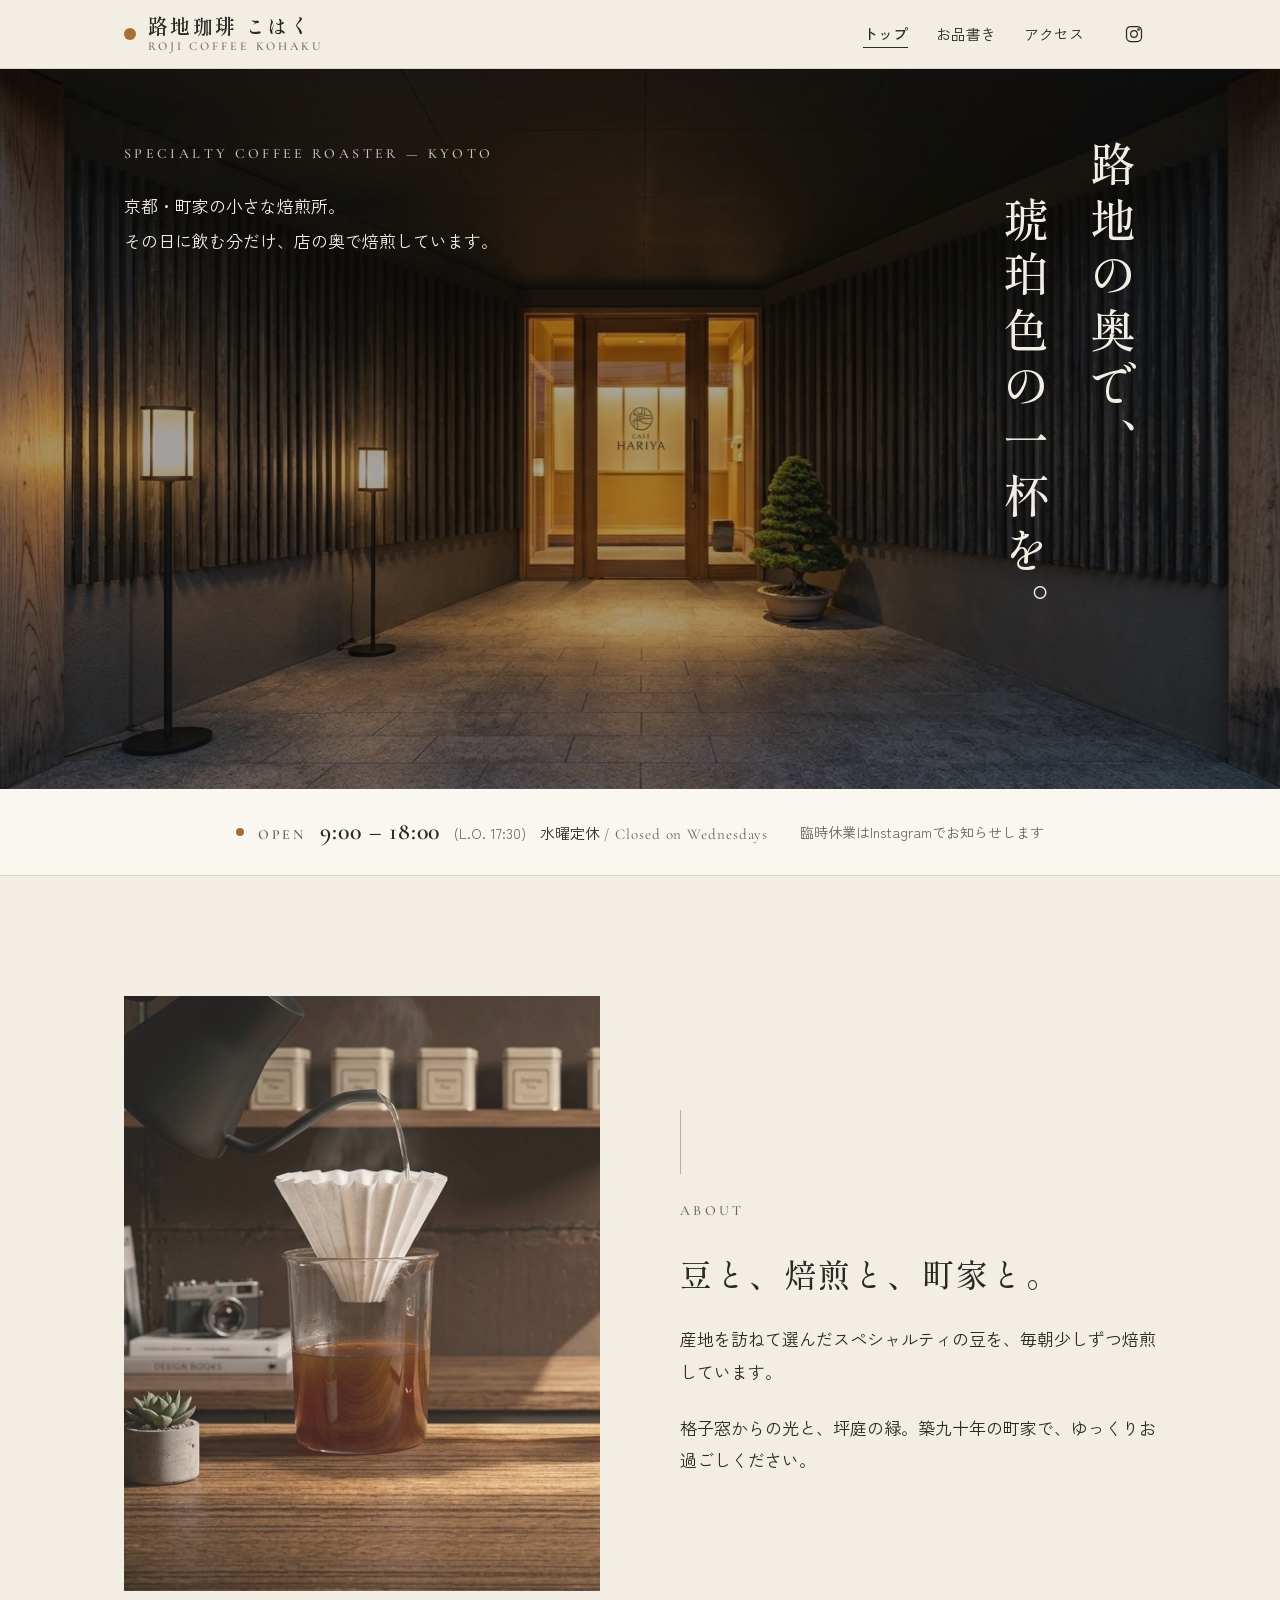
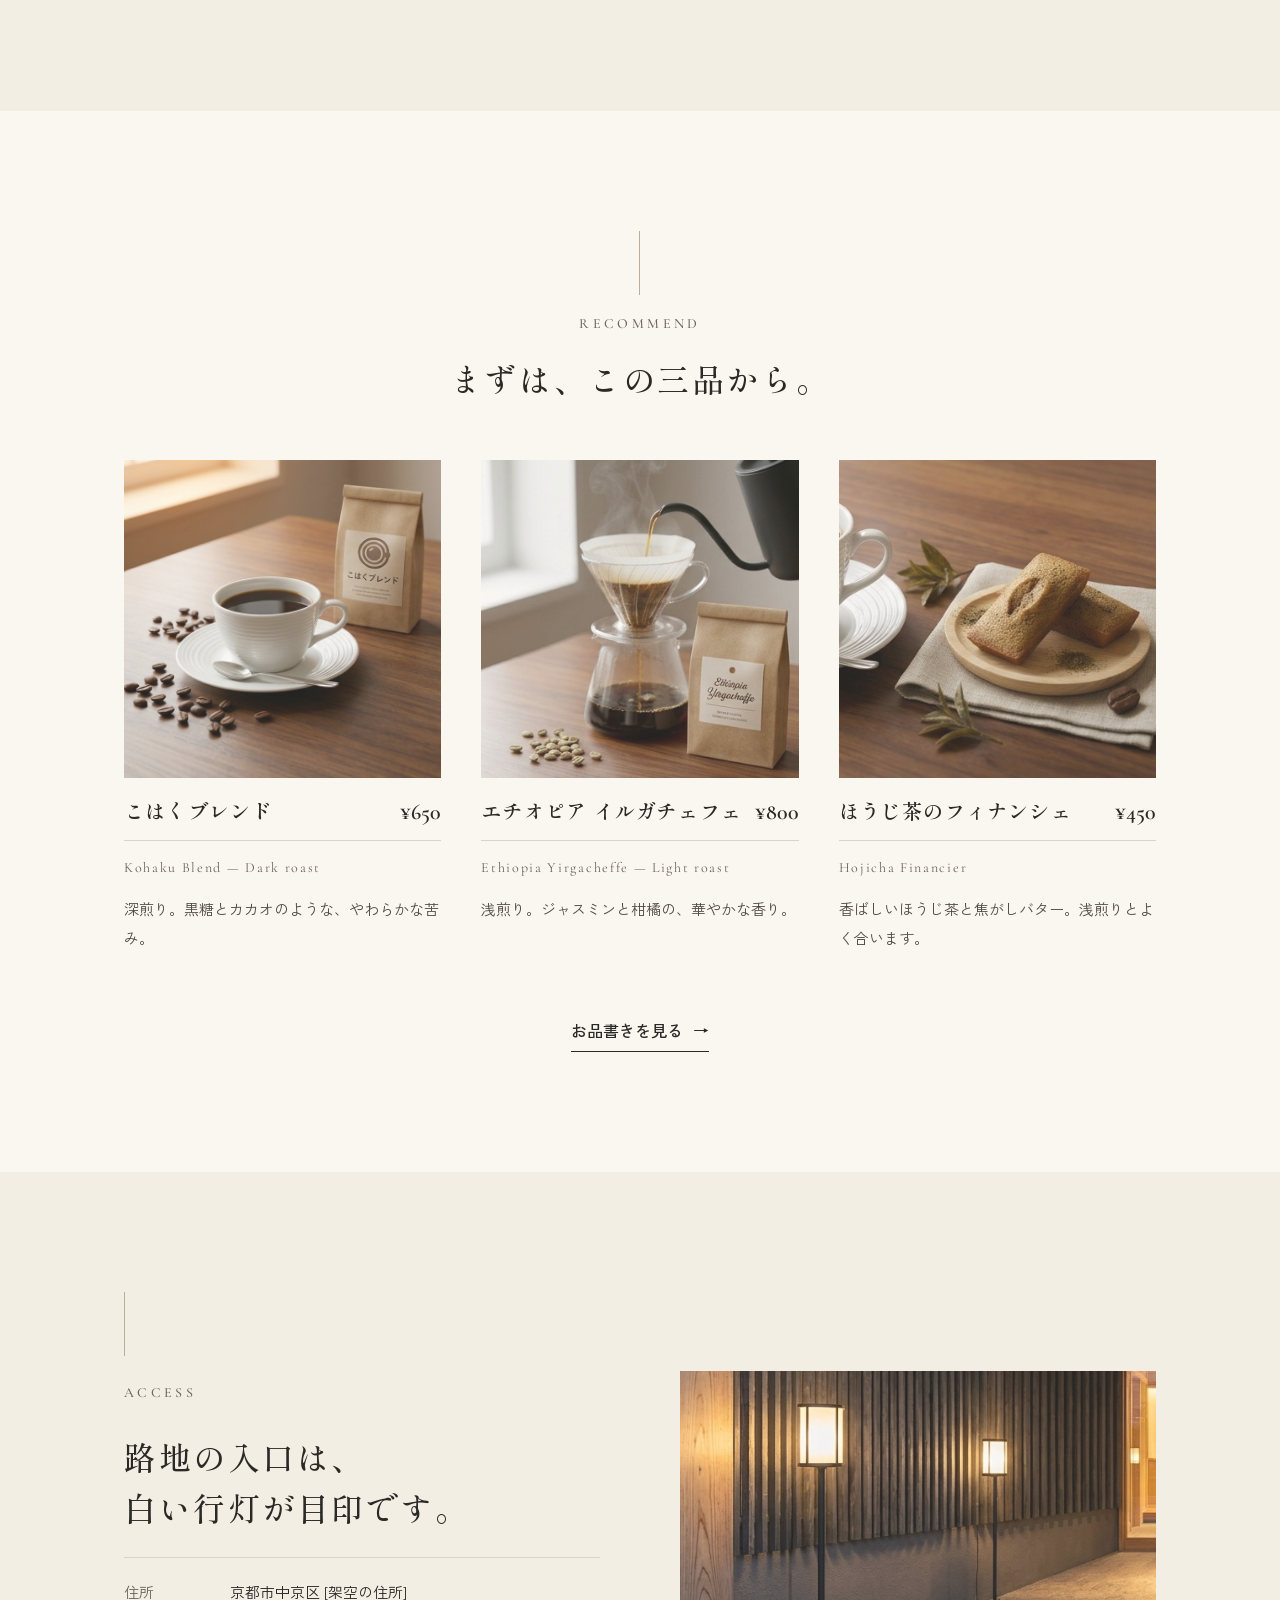
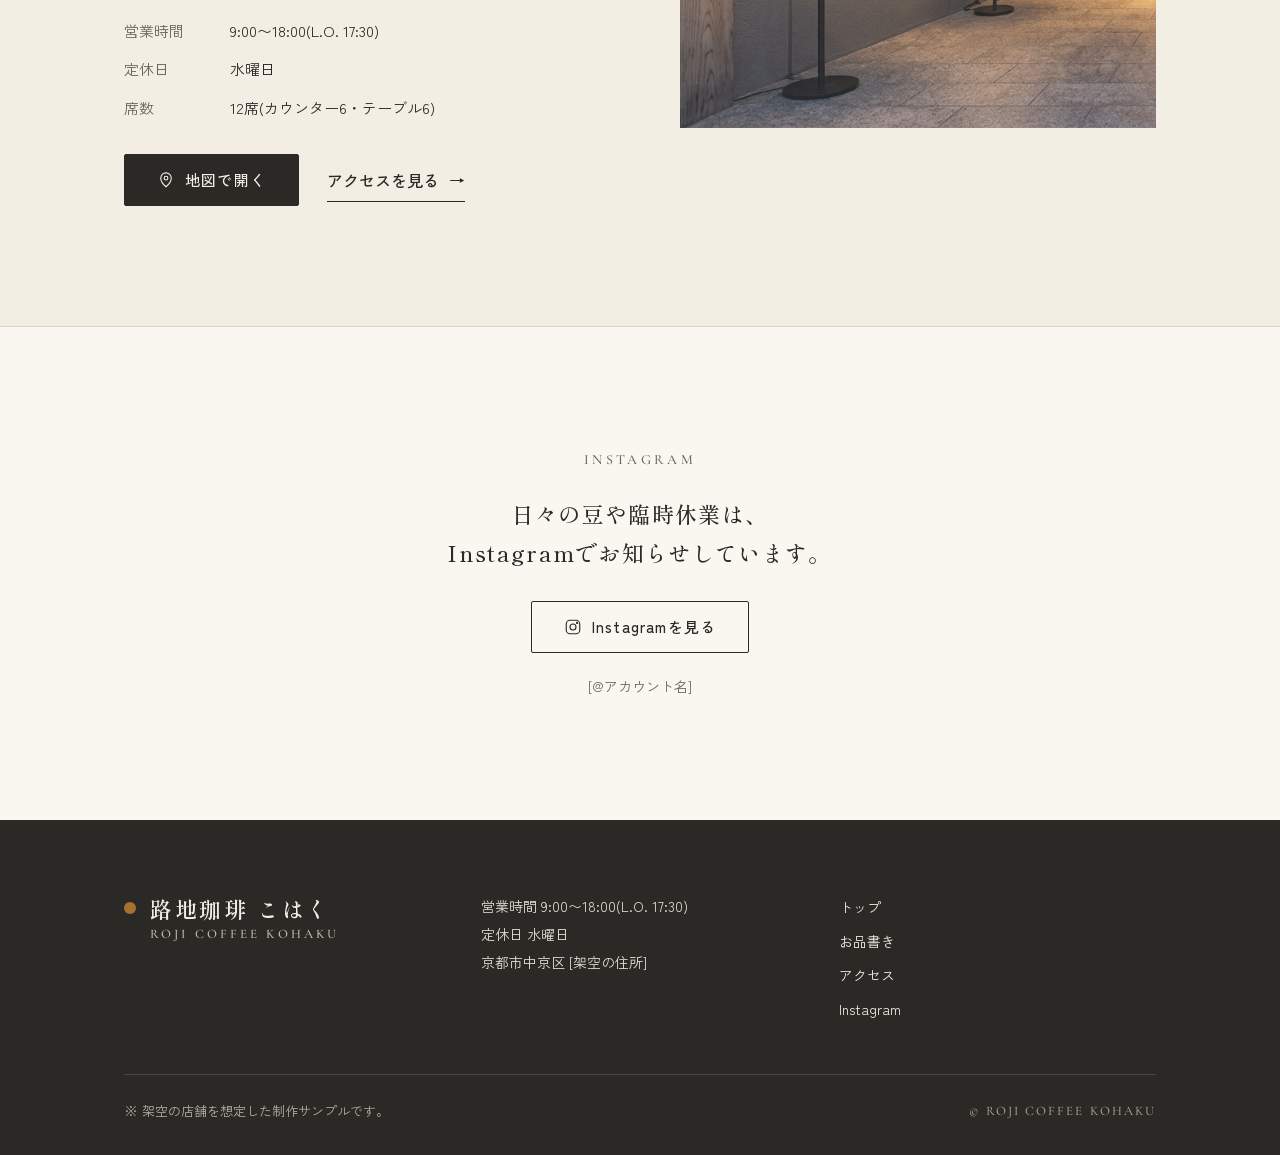
==== commit c5d8b41e: "ポートフォリオカフェサイトの初稿" ====
--- a/index.html
+++ b/index.html
@@ -46,7 +46,7 @@
     <!-- 1. ファーストビュー -->
     <section class="hero" data-cta-trigger>
       <div class="hero__media" data-placeholder="images/top/hero.jpg">
-        <img src="images/top/hero.jpg" alt="" width="1920" height="1280" fetchpriority="high">
+        <img src="images/top/hero.jpg" alt="" width="1365" height="768" fetchpriority="high">
       </div>
       <div class="hero__shade" aria-hidden="true"></div>
       <div class="hero__steam" aria-hidden="true"></div>
@@ -81,7 +81,7 @@
     <section class="section">
       <div class="container split">
         <div class="photo photo--4x5" data-reveal="photo" data-placeholder="images/top/about.jpg(4:5)">
-          <img src="images/top/about.jpg" alt="店の奥の小型焙煎機と、焙煎したての豆" width="800" height="1000" loading="lazy">
+          <img src="images/top/about.jpg" alt="カウンターでドリッパーに湯を注ぐ手元" width="538" height="672" loading="lazy">
         </div>
         <div class="section-head" data-reveal style="--delay: 200ms">
           <span class="lattice-line" data-reveal="line" aria-hidden="true"></span>
@@ -105,7 +105,7 @@
         <ul class="recommend__list">
           <li class="item-card" data-reveal>
             <div class="photo photo--1x1" data-placeholder="images/top/recommend-blend.jpg(1:1)">
-              <img src="images/top/recommend-blend.jpg" alt="白い器に注いだこはくブレンド" width="600" height="600" loading="lazy">
+              <img src="images/top/recommend-blend.jpg" alt="白い器に注いだこはくブレンドと豆の袋" width="684" height="684" loading="lazy">
             </div>
             <div class="item-card__head">
               <h3 class="item-card__name">こはくブレンド</h3>
@@ -116,7 +116,7 @@
           </li>
           <li class="item-card" data-reveal style="--delay: 120ms">
             <div class="photo photo--1x1" data-placeholder="images/top/recommend-ethiopia.jpg(1:1)">
-              <img src="images/top/recommend-ethiopia.jpg" alt="ハンドドリップで淹れる浅煎りと豆の袋" width="600" height="600" loading="lazy">
+              <img src="images/top/recommend-ethiopia.jpg" alt="ハンドドリップで淹れる浅煎りと豆の袋" width="380" height="380" loading="lazy">
             </div>
             <div class="item-card__head">
               <h3 class="item-card__name">エチオピア イルガチェフェ</h3>
@@ -127,7 +127,7 @@
           </li>
           <li class="item-card" data-reveal style="--delay: 240ms">
             <div class="photo photo--1x1" data-placeholder="images/top/recommend-financier.jpg(1:1)">
-              <img src="images/top/recommend-financier.jpg" alt="木の皿にのったほうじ茶のフィナンシェ" width="600" height="600" loading="lazy">
+              <img src="images/top/recommend-financier.jpg" alt="木の皿にのったほうじ茶のフィナンシェ" width="376" height="376" loading="lazy">
             </div>
             <div class="item-card__head">
               <h3 class="item-card__name">ほうじ茶のフィナンシェ</h3>
@@ -164,7 +164,7 @@
           </div>
         </div>
         <div class="photo photo--4x3" data-reveal="photo" data-placeholder="images/access/step-01.jpg(4:3)">
-          <img src="images/access/step-01.jpg" alt="通り沿いに立つ白い行灯と、細い路地の入口" width="800" height="600" loading="lazy">
+          <img src="images/access/step-01.jpg" alt="格子の壁沿いに立つ白い行灯" width="600" height="450" loading="lazy">
         </div>
       </div>
     </section>
